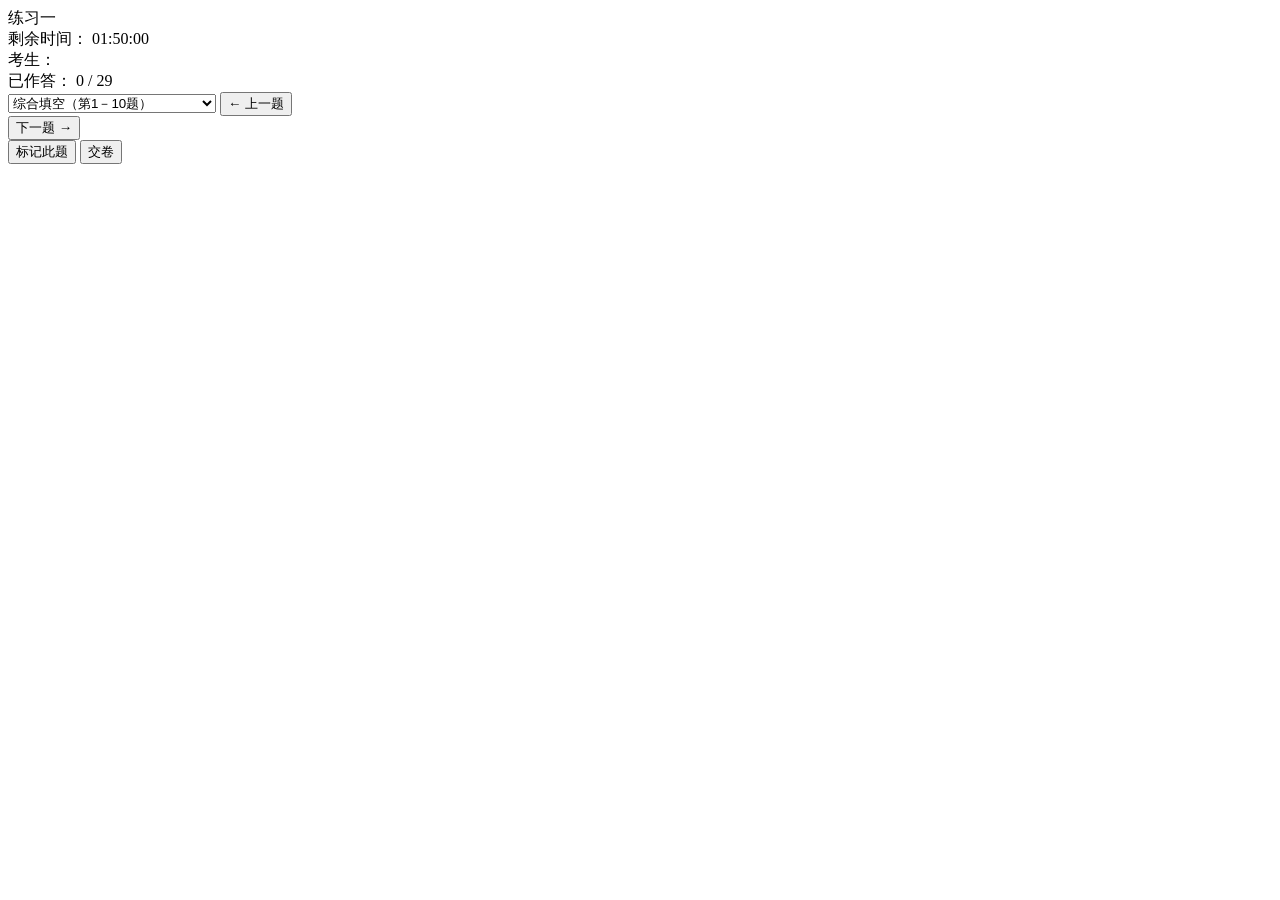
==== exam.html @ d5d40190 "Create exam.html" ====
<!DOCTYPE html>
<html lang="zh-Hans">

<head>
    <meta charset="UTF-8">
    <meta name="viewport" content="width=device-width, initial-scale=1.0">

    <title>电子考试</title>

    <link rel="stylesheet" href="css/exam.css">
</head>

<body>

    <!-- Header -->
    <header class="header">

        <div id="paperTitle" class="paper-title">
            练习一
        </div>

        <div class="timer">
            剩余时间：
            <span id="timer">01:50:00</span>
        </div>

    </header>

    <!-- Candidate Information -->
    <div class="candidate-bar">

        <div>
            考生：
            <span id="studentName"></span>
        </div>

        <div>
            已作答：
            <span id="answeredCount">0</span> /
            <span id="totalQuestions">29</span>
        </div>

    </div>

    <!-- Navigation -->
    <nav class="navigation-bar">

        <select id="sectionSelector">

            <option value="section1">
                综合填空（第1－10题）
            </option>

            <option value="section2">
                阅读理解（一）（第11－20题）
            </option>

            <option value="section3">
                阅读理解（二）（第21－28题）
            </option>

        </select>

        <button id="previousButton">
            ← 上一题
        </button>

        <div id="questionPalette">

            <!-- Generated by exam.js -->

        </div>

        <button id="nextButton">
            下一题 →
        </button>

    </nav>

    <!-- Main Exam Area -->
    <main class="exam-area">

        <!-- Passage -->
        <section class="passage-panel">

            <div id="passageContent">

                <!-- Passage loaded here -->

            </div>

        </section>

        <!-- Question -->
        <section class="question-panel">

            <div id="questionContent">

                <!-- Question loaded here -->

            </div>

        </section>

    </main>

    <!-- Footer -->
    <footer class="footer">

        <button id="markButton">
            标记此题
        </button>

        <button id="submitButton">
            交卷
        </button>

    </footer>

    <script src="js/exam.js"></script>

</body>

</html>
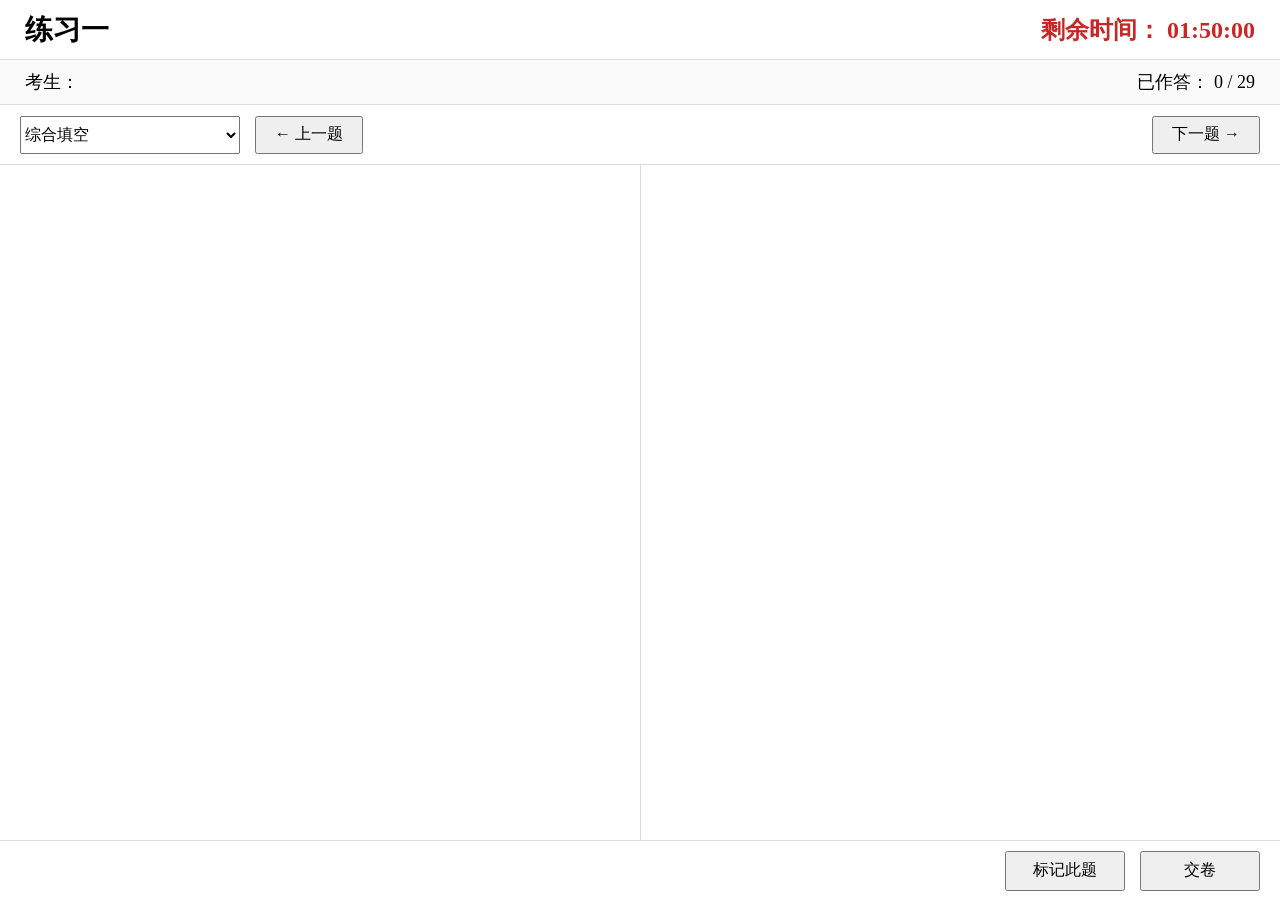
==== commit 757a3439: "Update exam.html" ====
--- a/exam.html
+++ b/exam.html
@@ -48,15 +48,15 @@
         <select id="sectionSelector">
 
             <option value="section1">
-                综合填空（第1－10题）
+                综合填空
             </option>
 
             <option value="section2">
-                阅读理解（一）（第11－20题）
+                阅读理解（一）
             </option>
 
             <option value="section3">
-                阅读理解（二）（第21－28题）
+                阅读理解（二）
             </option>
 
         </select>
--- a/css/exam.css
+++ b/css/exam.css
@@ -0,0 +1,312 @@
+/* ==========================================
+   G2 华文试卷二电子考试模拟练习
+   exam.css
+========================================== */
+
+*{
+    margin:0;
+    padding:0;
+    box-sizing:border-box;
+}
+
+html,
+body{
+
+    width:100%;
+    height:100%;
+
+    overflow:hidden;
+
+    font-family:
+        "STZhongsong",
+        "Songti SC",
+        "SimSun",
+        serif;
+
+    background:#f3f5f7;
+}
+
+body{
+
+    display:flex;
+    flex-direction:column;
+
+}
+
+/* ==========================================
+   Header
+========================================== */
+
+.header{
+
+    height:60px;
+
+    background:white;
+
+    border-bottom:1px solid #d9d9d9;
+
+    display:flex;
+
+    justify-content:space-between;
+
+    align-items:center;
+
+    padding:0 25px;
+
+}
+
+.paper-title{
+
+    font-size:28px;
+
+    font-weight:bold;
+
+}
+
+.timer{
+
+    font-size:24px;
+
+    font-weight:bold;
+
+    color:#c62828;
+
+}
+
+/* ==========================================
+   Candidate Bar
+========================================== */
+
+.candidate-bar{
+
+    height:45px;
+
+    background:#fafafa;
+
+    border-bottom:1px solid #d9d9d9;
+
+    display:flex;
+
+    justify-content:space-between;
+
+    align-items:center;
+
+    padding:0 25px;
+
+    font-size:18px;
+
+}
+
+/* ==========================================
+   Navigation
+========================================== */
+
+.navigation-bar{
+
+    height:60px;
+
+    background:white;
+
+    border-bottom:1px solid #d9d9d9;
+
+    display:flex;
+
+    align-items:center;
+
+    gap:15px;
+
+    padding:10px 20px;
+
+}
+
+/* Section selector */
+
+#sectionSelector{
+
+    width:220px;
+
+    height:38px;
+
+    font-size:16px;
+
+    font-family:inherit;
+
+}
+
+/* Previous / Next */
+
+.navigation-bar button{
+
+    height:38px;
+
+    padding:0 18px;
+
+    cursor:pointer;
+
+    font-size:16px;
+
+    font-family:inherit;
+
+}
+
+/* Question palette */
+
+#questionPalette{
+
+    flex:1;
+
+    display:flex;
+
+    gap:8px;
+
+    align-items:center;
+
+    overflow-x:auto;
+
+    overflow-y:hidden;
+
+    padding:5px;
+
+}
+
+/* Individual question buttons */
+
+.question-btn{
+
+    width:52px;
+
+    height:38px;
+
+    border:1px solid #cfcfcf;
+
+    background:#e8e8e8;
+
+    border-radius:6px;
+
+    cursor:pointer;
+
+    font-family:inherit;
+
+    flex:0 0 auto;
+
+}
+
+/* ==========================================
+   Main Area
+========================================== */
+
+.exam-area{
+
+    flex:1;
+
+    display:flex;
+
+    overflow:hidden;
+
+}
+
+/* Left */
+
+.passage-panel{
+
+    flex:1;
+
+    background:white;
+
+    border-right:1px solid #d9d9d9;
+
+    overflow-y:auto;
+
+    overflow-x:hidden;
+
+    padding:25px;
+
+}
+
+/* Right */
+
+.question-panel{
+
+    flex:1;
+
+    background:white;
+
+    overflow-y:auto;
+
+    overflow-x:hidden;
+
+    padding:25px;
+
+}
+
+/* ==========================================
+   Footer
+========================================== */
+
+.footer{
+
+    height:60px;
+
+    background:white;
+
+    border-top:1px solid #d9d9d9;
+
+    display:flex;
+
+    justify-content:flex-end;
+
+    align-items:center;
+
+    gap:15px;
+
+    padding:0 20px;
+
+}
+
+.footer button{
+
+    height:40px;
+
+    min-width:120px;
+
+    cursor:pointer;
+
+    font-size:16px;
+
+    font-family:inherit;
+
+}
+
+/* ==========================================
+   Question Palette Colours
+========================================== */
+
+.question-unanswered{
+
+    background:#e6e6e6;
+
+}
+
+.question-answered{
+
+    background:#4caf50;
+
+    color:white;
+
+}
+
+.question-marked{
+
+    background:#ff9800;
+
+    color:white;
+
+}
+
+.question-current{
+
+    background:#1976d2;
+
+    color:white;
+
+}
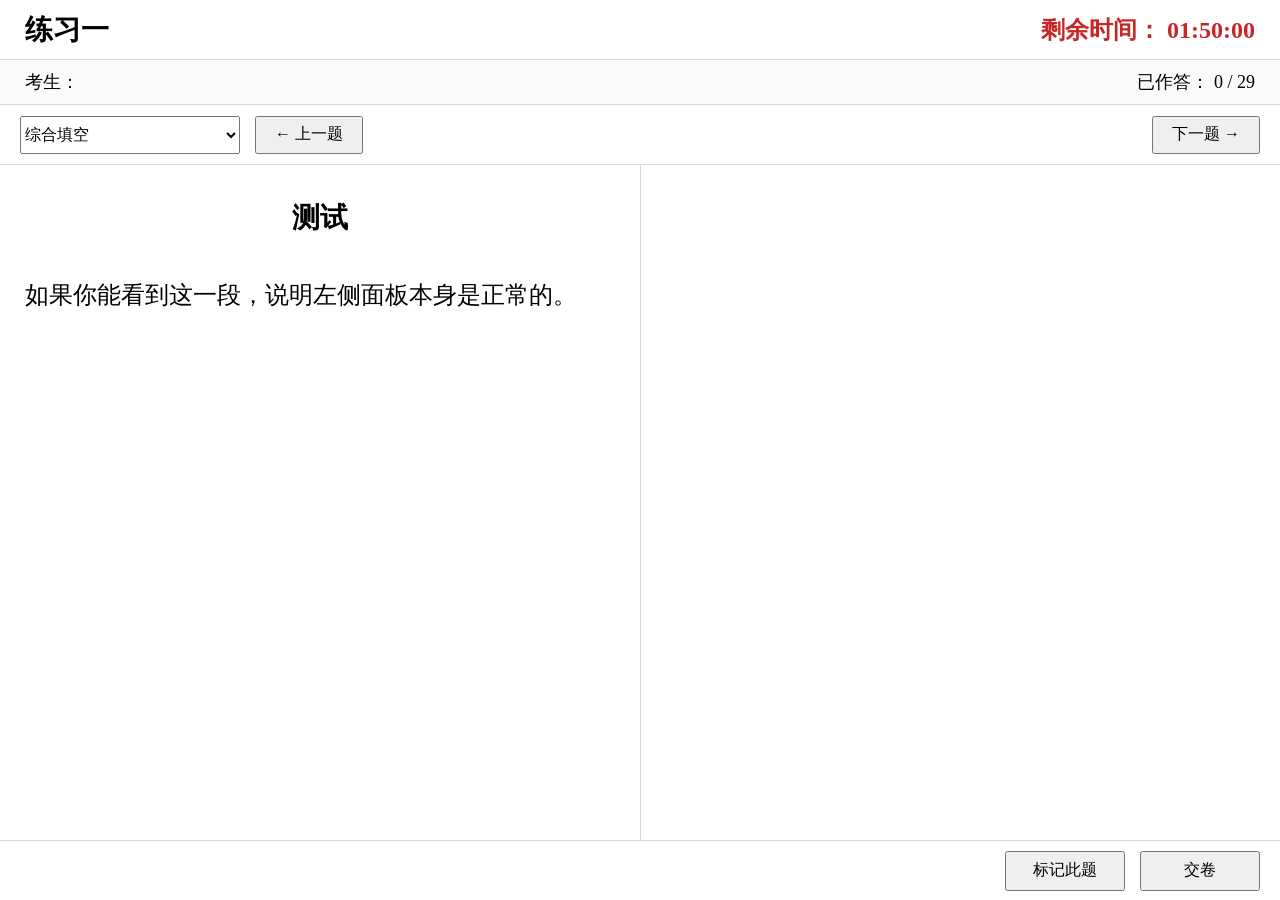
==== commit 6b9b61db: "Update exam.html" ====
--- a/exam.html
+++ b/exam.html
@@ -84,9 +84,8 @@
         <section class="passage-panel">
 
             <div id="passageContent">
-
-                <!-- Passage loaded here -->
-
+                <h2>测试</h2>
+                <p>如果你能看到这一段，说明左侧面板本身是正常的。</p>
             </div>
 
         </section>
--- a/css/exam.css
+++ b/css/exam.css
@@ -310,3 +310,53 @@
     color:white;
 
 }
+
+/* Passage */
+
+#passageContent{
+
+    font-size:24px;
+
+    line-height:2;
+
+    text-align:justify;
+
+}
+
+/* Passage title */
+
+#passageContent h2{
+
+    text-align:center;
+
+    font-size:28px;
+
+    margin-bottom:25px;
+
+}
+
+/* Paragraph spacing */
+
+#passageContent p{
+
+    margin-bottom:18px;
+
+}
+
+/* SEAB-style numbered blanks */
+
+.blank{
+
+    display:inline-block;
+
+    min-width:3em;
+
+    text-align:center;
+
+    border-bottom:2px solid #000;
+
+    font-weight:bold;
+
+    margin:0 0.15em;
+
+}
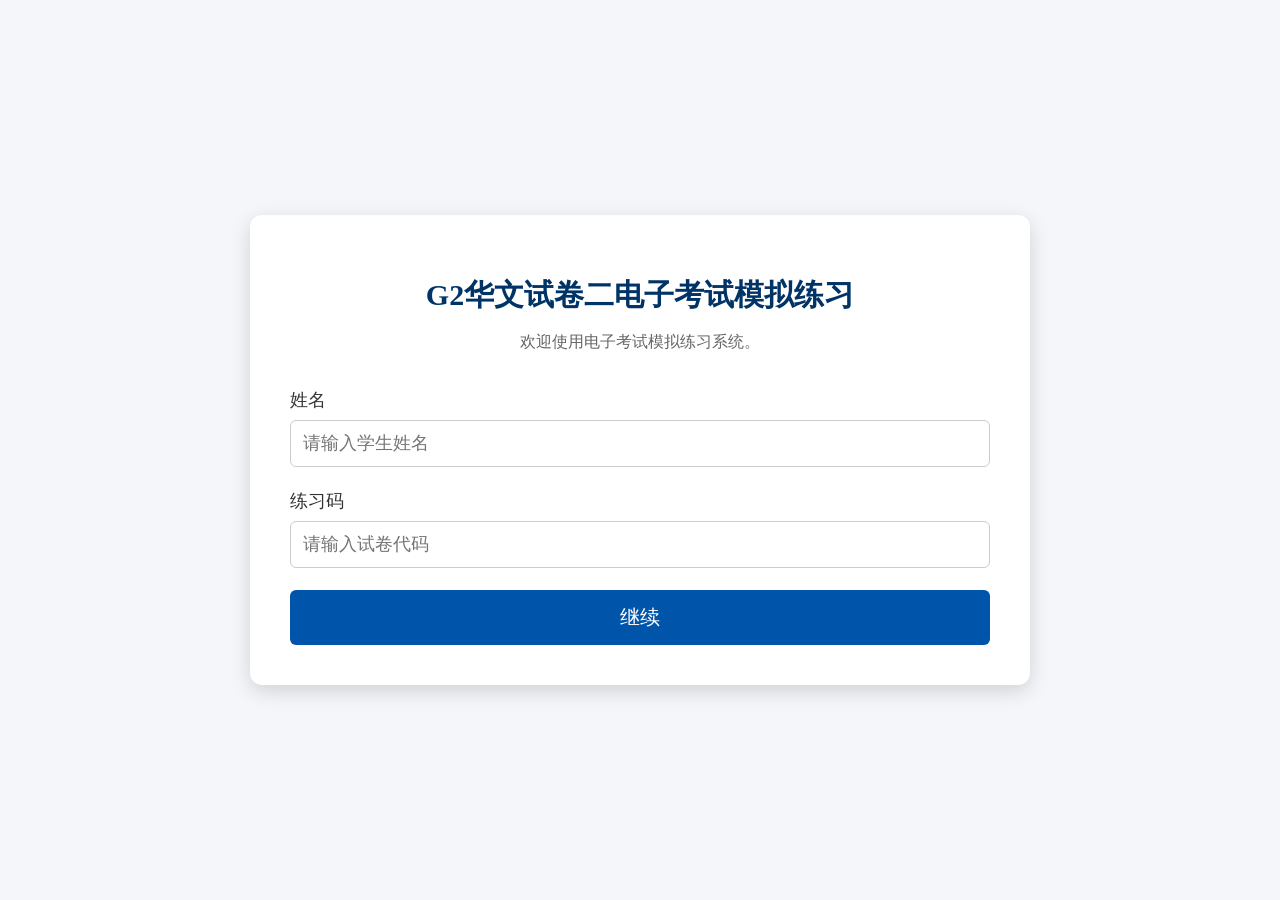
==== commit e8a5e876: "Update exam.html" ====
(no text change in the page or its own stylesheets)
